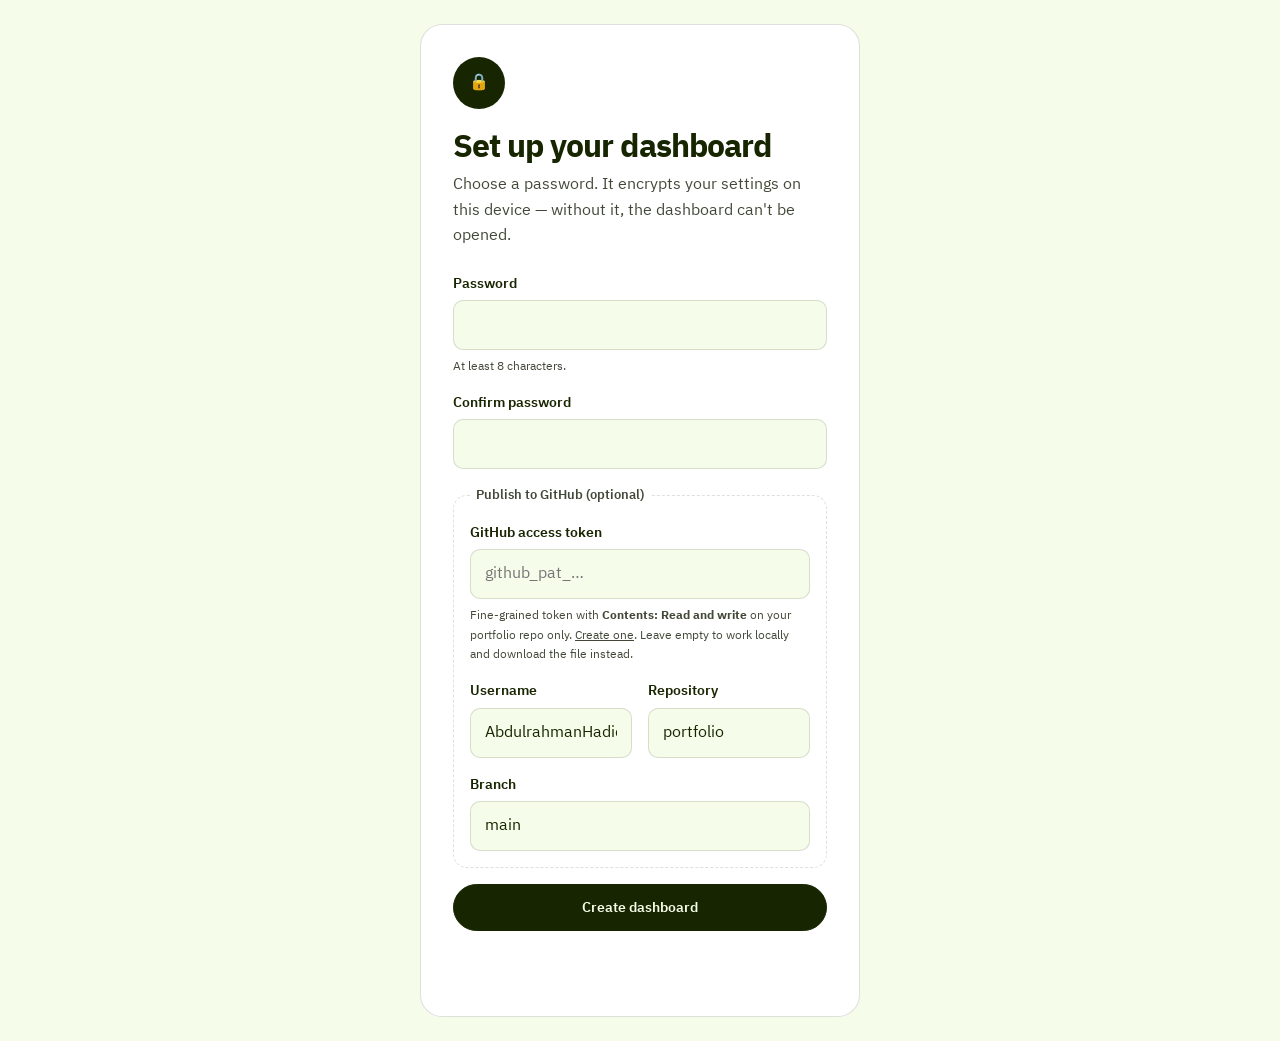
==== dashboard.html @ 5720af67 "Portfolio website: bilingual (AR/EN), light/night modes, projects dashboard Co-Authored-By: Claude O" ====
<!DOCTYPE html>
<html lang="en" dir="ltr">
<head>
  <meta charset="UTF-8">
  <meta name="viewport" content="width=device-width, initial-scale=1.0">
  <meta name="robots" content="noindex, nofollow">
  <title>Dashboard</title>
  <link rel="preconnect" href="https://fonts.googleapis.com">
  <link rel="preconnect" href="https://fonts.gstatic.com" crossorigin>
  <link href="https://fonts.googleapis.com/css2?family=IBM+Plex+Sans+Arabic:wght@400;500;600;700&display=swap" rel="stylesheet">
  <link rel="stylesheet" href="style.css">
  <script>
    (function () {
      var t;
      try { t = localStorage.getItem("theme"); } catch (e) {}
      if (!t) t = matchMedia("(prefers-color-scheme: dark)").matches ? "dark" : "light";
      document.documentElement.setAttribute("data-theme", t);
    })();
  </script>
  <style>
    body { min-height: 100vh; }
    .dash { width: min(1180px, 100% - 2rem); margin-inline: auto; padding-block: 2rem 4rem; }
    [hidden] { display: none !important; }

    .gate { min-height: 100vh; display: grid; place-items: center; padding: 1.5rem; }
    .gate-card {
      width: min(440px, 100%); background: var(--surface); border: 1px solid var(--line);
      border-radius: 22px; padding: 2rem;
    }
    .gate-card h1 { font-size: 2rem; letter-spacing: -.03em; line-height: 1.1; margin-bottom: .5rem; }
    .gate-card > p { color: var(--muted); margin-bottom: 1.5rem; }
    .lock-icon {
      width: 52px; height: 52px; border-radius: 50%; display: grid; place-items: center;
      background: var(--fill); color: var(--on-fill); margin-bottom: 1.25rem;
    }

    .field { display: flex; flex-direction: column; gap: .35rem; margin-bottom: 1rem; }
    .field label { font-size: .85rem; font-weight: 600; }
    .field small { color: var(--muted); font-size: .78rem; }
    .field small a { text-decoration: underline; }
    input, textarea {
      font: inherit; color: var(--fg); background: var(--bg);
      border: 1px solid var(--line); border-radius: 10px; padding: .7rem .85rem; width: 100%;
      transition: border-color .2s;
    }
    input:focus, textarea:focus { outline: none; border-color: var(--fg); }
    textarea { resize: vertical; min-height: 92px; }
    [dir="rtl"], .rtl { direction: rtl; }
    .row2 { display: grid; grid-template-columns: 1fr 1fr; gap: 1rem; }
    fieldset { border: 1px dashed var(--line); border-radius: 14px; padding: 1rem 1rem 0; margin-bottom: 1rem; }
    legend { font-size: .8rem; font-weight: 600; color: var(--muted); padding-inline: .4rem; }

    .btn {
      font: inherit; font-weight: 600; font-size: .9rem; cursor: pointer;
      border-radius: 999px; padding: .7rem 1.3rem; border: 1px solid var(--fg);
      background: transparent; color: var(--fg);
      transition: transform .3s var(--ease), opacity .2s, background-color .2s, color .2s;
    }
    .btn:hover { transform: translateY(-2px); }
    .btn:disabled { opacity: .45; cursor: not-allowed; transform: none; }
    .btn-solid { background: var(--fill); color: var(--on-fill); border-color: var(--fill); }
    .btn-danger { border-color: #b4462e; color: #b4462e; }
    .btn-danger.armed { background: #b4462e; color: #fff; }
    .btn-sm { padding: .4rem .85rem; font-size: .8rem; }
    .btn-block { width: 100%; }
    .link-btn { background: none; border: 0; color: var(--muted); font: inherit; font-size: .85rem; cursor: pointer; text-decoration: underline; }

    .msg { font-size: .88rem; margin-top: .75rem; min-height: 1.2em; }
    .msg.err { color: #c0533a; }
    .msg.ok { color: var(--muted); }

    .topbar {
      display: flex; flex-wrap: wrap; align-items: center; justify-content: space-between; gap: 1rem;
      padding-bottom: 1.5rem; margin-bottom: 2rem; border-bottom: 1px solid var(--line);
    }
    .topbar h1 { font-size: clamp(1.8rem, 4vw, 2.6rem); letter-spacing: -.035em; line-height: 1; }
    .badge {
      display: inline-flex; align-items: center; gap: .4rem; margin-top: .5rem;
      font-size: .8rem; color: var(--muted);
    }
    .badge::before { content: ""; width: 8px; height: 8px; border-radius: 50%; background: var(--accent); }
    .badge.live::before { background: #6fa83a; }
    .top-actions { display: flex; flex-wrap: wrap; gap: .5rem; }

    .layout { display: grid; grid-template-columns: minmax(0, 1fr) minmax(0, 1fr); gap: 2rem; align-items: start; }
    .panel { background: var(--surface); border: 1px solid var(--line); border-radius: 22px; padding: 1.5rem; }
    .panel h2 { font-size: 1.25rem; letter-spacing: -.02em; margin-bottom: 1.25rem; display: flex; justify-content: space-between; align-items: center; gap: 1rem; }
    .form-actions { display: flex; gap: .5rem; flex-wrap: wrap; }

    .plist { display: flex; flex-direction: column; gap: .75rem; }
    .pitem {
      display: grid; grid-template-columns: 1fr auto; gap: .75rem; align-items: center;
      padding: 1rem; border: 1px solid var(--line); border-radius: 14px; background: var(--bg);
    }
    .pitem.editing { border-color: var(--fg); }
    .pitem h3 { font-size: 1rem; line-height: 1.3; }
    .pitem .ar { color: var(--muted); font-size: .85rem; direction: rtl; text-align: start; }
    .pitem .tags { margin-top: .5rem; }
    .pitem-actions { display: flex; flex-wrap: wrap; gap: .35rem; justify-content: flex-end; }
    .icon-btn {
      width: 32px; height: 32px; border-radius: 50%; border: 1px solid var(--line);
      background: none; color: var(--fg); cursor: pointer; font-size: .9rem;
    }
    .icon-btn:disabled { opacity: .3; cursor: default; }
    .empty { color: var(--muted); padding: 1.5rem; text-align: center; border: 1px dashed var(--line); border-radius: 14px; }

    .publish-bar {
      position: sticky; bottom: 1rem; margin-top: 2rem;
      display: flex; flex-wrap: wrap; align-items: center; justify-content: space-between; gap: 1rem;
      background: var(--band); color: var(--on-band); border-radius: 18px; padding: 1rem 1.25rem;
    }
    .publish-bar .btn { border-color: var(--cream); color: var(--cream); }
    .publish-bar .btn-solid { background: var(--cream); color: var(--olive); }
    .dirty-dot { display: inline-block; width: 8px; height: 8px; border-radius: 50%; background: #e0b84a; margin-inline-end: .4rem; }

    details { margin-top: 2rem; }
    summary { cursor: pointer; font-weight: 600; }
    .settings { margin-top: 1rem; display: grid; gap: 1.5rem; grid-template-columns: repeat(auto-fit, minmax(260px, 1fr)); }

    @media (max-width: 860px) { .layout { grid-template-columns: 1fr; } }
    @media (max-width: 480px) { .row2 { grid-template-columns: 1fr; } .gate-card { padding: 1.5rem; } }
  </style>
</head>
<body>

  <!-- ===== First-time setup ===== -->
  <section class="gate" id="setup" hidden>
    <form class="gate-card" id="setup-form" autocomplete="off">
      <div class="lock-icon">🔒</div>
      <h1>Set up your dashboard</h1>
      <p>Choose a password. It encrypts your settings on this device — without it, the dashboard can't be opened.</p>

      <div class="field">
        <label for="s-pass">Password</label>
        <input id="s-pass" type="password" minlength="8" required autocomplete="new-password">
        <small>At least 8 characters.</small>
      </div>
      <div class="field">
        <label for="s-pass2">Confirm password</label>
        <input id="s-pass2" type="password" minlength="8" required autocomplete="new-password">
      </div>

      <fieldset>
        <legend>Publish to GitHub (optional)</legend>
        <div class="field">
          <label for="s-token">GitHub access token</label>
          <input id="s-token" type="password" placeholder="github_pat_…" autocomplete="off">
          <small>Fine-grained token with <b>Contents: Read and write</b> on your portfolio repo only.
            <a href="https://github.com/settings/personal-access-tokens/new" target="_blank" rel="noopener">Create one</a>.
            Leave empty to work locally and download the file instead.</small>
        </div>
        <div class="row2">
          <div class="field"><label for="s-owner">Username</label><input id="s-owner" value="AbdulrahmanHadidi10"></div>
          <div class="field"><label for="s-repo">Repository</label><input id="s-repo" value="portfolio"></div>
        </div>
        <div class="field"><label for="s-branch">Branch</label><input id="s-branch" value="main"></div>
      </fieldset>

      <button class="btn btn-solid btn-block" type="submit">Create dashboard</button>
      <p class="msg" id="setup-msg"></p>
    </form>
  </section>

  <!-- ===== Unlock ===== -->
  <section class="gate" id="unlock" hidden>
    <form class="gate-card" id="unlock-form">
      <div class="lock-icon">🔒</div>
      <h1>Dashboard locked</h1>
      <p>Enter your password to manage projects.</p>
      <div class="field">
        <label for="u-pass">Password</label>
        <input id="u-pass" type="password" required autocomplete="current-password" autofocus>
      </div>
      <button class="btn btn-solid btn-block" type="submit" id="unlock-btn">Unlock</button>
      <p class="msg" id="unlock-msg"></p>
      <button type="button" class="link-btn" id="forgot">Forgot password? Reset this device</button>
    </form>
  </section>

  <!-- ===== Dashboard ===== -->
  <div class="dash" id="app" hidden>
    <header class="topbar">
      <div>
        <h1>Projects dashboard</h1>
        <span class="badge" id="mode-badge"></span>
      </div>
      <div class="top-actions">
        <a class="btn btn-sm" href="index.html#projects" target="_blank">View site ↗</a>
        <button class="btn btn-sm" id="reload-btn" type="button">Reload</button>
        <button class="btn btn-sm btn-solid" id="lock-btn" type="button">Lock</button>
      </div>
    </header>

    <div class="layout">
      <!-- Form -->
      <form class="panel" id="project-form" autocomplete="off">
        <h2><span id="form-title">Add a project</span></h2>
        <div class="row2">
          <div class="field"><label for="f-title-en">Title (English) *</label><input id="f-title-en" required></div>
          <div class="field"><label for="f-title-ar">Title (Arabic)</label><input id="f-title-ar" class="rtl"></div>
        </div>
        <div class="field"><label for="f-desc-en">Description (English)</label><textarea id="f-desc-en"></textarea></div>
        <div class="field"><label for="f-desc-ar">Description (Arabic)</label><textarea id="f-desc-ar" class="rtl"></textarea></div>
        <div class="field">
          <label for="f-tags">Tags</label>
          <input id="f-tags" placeholder="HTML, CSS, JavaScript">
          <small>Separate with commas.</small>
        </div>
        <div class="field"><label for="f-link">Link</label><input id="f-link" type="url" placeholder="https://github.com/…"></div>
        <div class="field">
          <label for="f-image">Image URL</label>
          <input id="f-image" placeholder="https://… or images/my-project.png">
          <small>Optional. Leave empty for the default green cover.</small>
        </div>
        <div class="form-actions">
          <button class="btn btn-solid" type="submit" id="save-btn">Add project</button>
          <button class="btn" type="button" id="cancel-btn" hidden>Cancel</button>
        </div>
      </form>

      <!-- List -->
      <section class="panel">
        <h2>Your projects <span class="label" id="count"></span></h2>
        <div class="plist" id="plist"></div>
      </section>
    </div>

    <div class="publish-bar">
      <span id="publish-status">All changes saved.</span>
      <div class="top-actions">
        <button class="btn btn-sm" id="download-btn" type="button">Download projects.js</button>
        <button class="btn btn-sm btn-solid" id="publish-btn" type="button">Publish to site</button>
      </div>
    </div>

    <details>
      <summary>Settings</summary>
      <div class="settings">
        <form class="panel" id="pass-form" autocomplete="off">
          <h2>Change password</h2>
          <div class="field"><label for="p-new">New password</label><input id="p-new" type="password" minlength="8" required autocomplete="new-password"></div>
          <div class="field"><label for="p-new2">Confirm</label><input id="p-new2" type="password" minlength="8" required autocomplete="new-password"></div>
          <button class="btn btn-sm btn-solid" type="submit">Update password</button>
          <p class="msg" id="pass-msg"></p>
        </form>
        <div class="panel">
          <h2>This device</h2>
          <p class="label" style="text-transform:none;letter-spacing:0;margin-bottom:1rem">Removes the saved password and GitHub token from this browser. Your projects are not deleted.</p>
          <button class="btn btn-sm btn-danger" type="button" id="reset-btn">Reset this device</button>
        </div>
      </div>
    </details>
  </div>

  <script src="projects.js"></script>
  <script src="dashboard.js"></script>
</body>
</html>
---- style.css ----
/* ===== Palette ===== */
:root {
  --olive: #172600;   /* darker deep green */
  --moss: #434939;    /* grey olive */
  --sage: #A8AD9C;    /* light sage */
  --cream: #F6FCEA;   /* cream */
  --ease: cubic-bezier(.22, 1, .36, 1);
}

/* Light theme (default) */
:root,
[data-theme="light"] {
  color-scheme: light;
  --bg: var(--cream);
  --fg: var(--olive);
  --muted: var(--moss);
  --accent: var(--sage);
  --surface: #ffffff;
  --fill: var(--olive);        /* solid fills: buttons, row hover */
  --on-fill: var(--cream);
  --band: var(--olive);        /* marquee + contact section */
  --on-band: var(--cream);
  --line: rgba(23, 38, 0, 0.14);
  --nav-bg: rgba(246, 252, 234, 0.85);
}

/* Night theme */
[data-theme="dark"] {
  color-scheme: dark;
  --bg: #0b1200;
  --fg: var(--cream);
  --muted: var(--sage);
  --accent: var(--sage);
  --surface: #131d02;
  --fill: var(--cream);
  --on-fill: var(--olive);
  --band: var(--olive);
  --on-band: var(--cream);
  --line: rgba(246, 252, 234, 0.13);
  --nav-bg: rgba(11, 18, 0, 0.85);
}

* { box-sizing: border-box; margin: 0; padding: 0; }

html { scroll-behavior: smooth; }

body {
  font-family: "IBM Plex Sans Arabic", system-ui, -apple-system, "Segoe UI", sans-serif;
  background: var(--bg);
  color: var(--fg);
  line-height: 1.6;
  -webkit-font-smoothing: antialiased;
  transition: background-color .5s var(--ease), color .5s var(--ease);
}

::selection { background: var(--fill); color: var(--on-fill); }

a { color: inherit; text-decoration: none; }
ul { list-style: none; }

.container { width: min(1240px, 100% - 3rem); margin-inline: auto; }

.label {
  font-size: .8rem; font-weight: 500; letter-spacing: .08em;
  text-transform: uppercase; color: var(--muted);
}

/* ===== Nav (hides on scroll down) ===== */
.nav {
  position: fixed; inset: 0 0 auto 0; z-index: 50;
  display: flex; align-items: center; justify-content: space-between; gap: 1rem;
  padding: 1rem 1.5rem;
  background: var(--nav-bg);
  backdrop-filter: blur(10px);
  transition: transform .5s var(--ease), border-color .3s, background-color .5s;
  border-bottom: 1px solid transparent;
}
.nav.scrolled { border-color: var(--line); }
.nav.hidden { transform: translateY(-100%); }

.logo { font-weight: 700; font-size: 1.2rem; letter-spacing: -.02em; margin-inline-end: auto; }
.logo b { color: var(--accent); }

.nav-links { display: flex; align-items: center; gap: 2rem; }
.nav-links a {
  font-size: .95rem; font-weight: 500; position: relative;
  background: linear-gradient(currentColor, currentColor) 0 100% / 0 1.5px no-repeat;
  transition: background-size .4s var(--ease);
}
.nav-links a:hover { background-size: 100% 1.5px; }
.nav-links .nav-cta {
  background: var(--fill); color: var(--on-fill);
  padding: .55rem 1.2rem; border-radius: 999px;
  transition: opacity .3s, transform .3s var(--ease);
}
.nav-links .nav-cta:hover { opacity: .85; transform: scale(1.04); }

.nav-right { display: flex; align-items: center; gap: .75rem; order: 3; }

/* ===== Segmented switches (language + theme) ===== */
.seg {
  --seg-w: 34px;
  position: relative; display: inline-flex; padding: 3px; direction: ltr;
  border: 1px solid var(--line); border-radius: 999px;
}
.seg button {
  position: relative; z-index: 1;
  width: var(--seg-w); height: 30px; display: grid; place-items: center;
  background: none; border: 0; border-radius: 999px; cursor: pointer;
  font-family: inherit; font-weight: 600; font-size: .78rem; line-height: 1;
  color: var(--muted); transition: color .4s var(--ease);
}
.seg .ar-glyph { font-size: 1rem; }
.seg button:hover { color: var(--fg); }
.seg button[aria-checked="true"] { color: var(--on-fill); }
.seg button:focus-visible { outline: 2px solid var(--accent); outline-offset: 2px; }
.seg-thumb {
  position: absolute; top: 3px; left: 3px; width: var(--seg-w); height: 30px;
  border-radius: 999px; background: var(--fill);
  transition: transform .5s var(--ease), background-color .5s;
}
[data-theme="dark"] .theme-switch .seg-thumb,
[lang="ar"] .lang-switch .seg-thumb { transform: translateX(var(--seg-w)); }

.nav-toggle { display: none; background: none; border: 0; cursor: pointer; width: 32px; height: 32px; position: relative; }
.nav-toggle span { position: absolute; left: 4px; right: 4px; height: 2px; background: var(--fg); transition: transform .4s var(--ease); }
.nav-toggle span:first-child { top: 11px; }
.nav-toggle span:last-child { top: 19px; }

/* ===== Line reveal (load) ===== */
/* padding gives room for descenders/dots (e.g. the dots under ي) so the clip doesn't cut them */
.split-line { display: block; overflow: hidden; padding-bottom: .18em; margin-bottom: -.18em; }
[lang="ar"] .split-line { padding-block: .08em .38em; margin-block: -.08em -.38em; }
.split-line > span {
  display: inline-block; transform: translateY(110%);
  transition: transform 1.1s var(--ease);
}
.loaded .split-line > span { transform: none; }

/* ===== Hero ===== */
.hero {
  min-height: 100vh; display: flex; align-items: flex-end;
  padding: 8rem 0 4rem;
}
.eyebrow { font-size: .95rem; color: var(--muted); margin-bottom: 1.5rem; }
.hero-title {
  font-size: clamp(3.2rem, 11.5vw, 10.5rem);
  font-weight: 700; line-height: .92; letter-spacing: -.045em;
}
.hero-title em { font-style: normal; color: var(--accent); }
.hero-bottom {
  display: flex; flex-wrap: wrap; gap: 2rem;
  justify-content: space-between; align-items: flex-end;
  margin-top: 3rem; padding-top: 2rem; border-top: 1px solid var(--line);
}
.hero-sub { max-width: 420px; font-size: 1.15rem; color: var(--muted); }

.arrow-link { font-weight: 600; font-size: 1.05rem; }
.arrow-link i { display: inline-block; font-style: normal; margin-inline-start: .35rem; transition: transform .4s var(--ease); }
.arrow-link:hover i { transform: translateY(5px); }

/* ===== Marquee ===== */
.marquee {
  background: var(--band); color: var(--on-band);
  overflow: hidden; padding: 1.1rem 0; white-space: nowrap; direction: ltr;
  border-block: 1px solid var(--line);
}
.marquee-track { display: inline-flex; align-items: center; gap: 2rem; animation: marquee 32s linear infinite; }
.marquee-track span { font-size: clamp(1.4rem, 3vw, 2.2rem); font-weight: 600; letter-spacing: -.02em; }
.marquee-track b { color: var(--sage); font-weight: 400; }
.marquee:hover .marquee-track { animation-play-state: paused; }
@keyframes marquee { to { transform: translateX(-50%); } }

/* ===== Sections ===== */
.section { padding-block: clamp(5rem, 11vw, 9rem); border-bottom: 1px solid var(--line); }
.split { display: grid; grid-template-columns: 1fr 3fr; gap: 2rem; align-items: start; }

.statement {
  font-size: clamp(1.6rem, 3.4vw, 2.8rem); font-weight: 500;
  line-height: 1.2; letter-spacing: -.025em;
}
.facts { display: grid; grid-template-columns: repeat(auto-fit, minmax(220px, 1fr)); gap: 2rem; margin-top: 3.5rem; }
.fact { border-top: 1px solid var(--fg); padding-top: 1rem; }
.fact p { margin-top: .5rem; font-size: 1.05rem; }

.section-title {
  font-size: clamp(2.4rem, 6vw, 5rem); font-weight: 700;
  letter-spacing: -.04em; line-height: 1;
}

/* ===== Editorial rows ===== */
.rows { border-top: 1px solid var(--fg); }
.row {
  position: relative; overflow: hidden;
  display: flex; flex-wrap: wrap; justify-content: space-between; align-items: baseline; gap: .5rem 2rem;
  padding: 1.75rem .25rem; border-bottom: 1px solid var(--line);
  cursor: default; isolation: isolate;
}
.row::before {
  content: ""; position: absolute; inset: 0; z-index: -1;
  background: var(--fill); transform: scaleY(0); transform-origin: bottom;
  transition: transform .5s var(--ease);
}
.row-title {
  font-size: clamp(1.5rem, 3.4vw, 2.6rem); font-weight: 600; letter-spacing: -.03em;
  transition: transform .5s var(--ease), color .3s;
}
.row-meta { color: var(--muted); transition: color .3s; }
.row:hover::before { transform: scaleY(1); }
.row:hover .row-title { color: var(--on-fill); transform: translateX(1rem); }
.row:hover .row-meta { color: var(--on-fill); opacity: .75; }

/* ===== Projects ===== */
.projects-grid {
  display: grid; gap: 1.5rem; margin-top: 3.5rem;
  grid-template-columns: repeat(auto-fill, minmax(min(100%, 340px), 1fr));
}
.project-card.featured { grid-column: span 2; }
.project-thumb img { width: 100%; height: 100%; object-fit: cover; display: block; transition: transform 1s var(--ease); }
.project-card:hover .project-thumb img { transform: scale(1.06); }
.project-card {
  display: flex; flex-direction: column; border-radius: 22px; overflow: hidden;
  background: var(--surface); border: 1px solid var(--line);
  transition: transform .6s var(--ease), background-color .5s;
}
.project-card:hover { transform: translateY(-6px); }

.project-thumb { aspect-ratio: 16 / 9; overflow: hidden; background: var(--olive); }
.thumb-inner {
  width: 100%; height: 100%; display: grid; place-items: center; gap: 1rem;
  align-content: center;
  background:
    radial-gradient(circle at 80% 15%, rgba(168,173,156,.35), transparent 50%),
    linear-gradient(150deg, var(--olive), var(--moss));
  transition: transform 1s var(--ease);
}
.project-card:hover .thumb-inner { transform: scale(1.06); }
.thumb-code { font-size: clamp(3rem, 8vw, 6rem); font-weight: 700; color: var(--cream); letter-spacing: -.05em; }
.thumb-swatches { display: flex; gap: .5rem; }
.thumb-swatches i { width: 28px; height: 28px; border-radius: 50%; border: 2px solid rgba(246,252,234,.4); }
.thumb-swatches i:nth-child(1) { background: var(--olive); }
.thumb-swatches i:nth-child(2) { background: var(--moss); }
.thumb-swatches i:nth-child(3) { background: var(--sage); }
.thumb-swatches i:nth-child(4) { background: var(--cream); }

.project-info {
  display: flex; justify-content: space-between; align-items: flex-start; gap: 1.5rem;
  padding: 1.75rem; flex: 1;
}
.project-info h3 { font-size: 1.6rem; font-weight: 600; letter-spacing: -.025em; line-height: 1.2; }
.project-info p { color: var(--muted); margin: .6rem 0 1.1rem; max-width: 520px; }

.circle-arrow {
  flex-shrink: 0; width: 52px; height: 52px; border-radius: 50%;
  display: grid; place-items: center; font-size: 1.3rem;
  border: 1px solid var(--fg);
  transition: background .4s var(--ease), color .4s, transform .5s var(--ease);
}
.project-card:hover .circle-arrow { background: var(--fill); color: var(--on-fill); transform: rotate(45deg); }

.project-soon { background: transparent; border: 1px dashed var(--accent); }
.project-soon .project-info { align-items: flex-end; }

.tags { display: flex; flex-wrap: wrap; gap: .5rem; }
.tags li {
  font-size: .82rem; font-weight: 500; padding: .3rem .85rem;
  border-radius: 999px; background: var(--bg); border: 1px solid var(--line);
}

/* ===== Contact ===== */
.contact { background: var(--band); color: var(--on-band); padding-top: clamp(5rem, 11vw, 9rem); }
.contact .label { color: var(--sage); }
.contact-title {
  font-size: clamp(3rem, 10vw, 8.5rem); font-weight: 700;
  line-height: .95; letter-spacing: -.045em; margin: 1.5rem 0 3rem;
}
.big-link {
  display: inline-block; font-size: clamp(1.1rem, 3.2vw, 2.4rem); font-weight: 500;
  letter-spacing: -.02em; word-break: break-all;
  background: linear-gradient(var(--sage), var(--sage)) 0 100% / 100% 2px no-repeat;
  padding-bottom: .3rem; transition: color .3s;
}
.big-link i { font-style: normal; display: inline-block; transition: transform .5s var(--ease); }
.big-link:hover { color: var(--sage); }
.big-link:hover i { transform: translate(4px, -4px); }

/* One contact per line: label · value · arrow */
.contact-list {
  display: flex; flex-direction: column;
  margin-top: 4.5rem; border-top: 1px solid rgba(168,173,156,.3);
}
.contact-list a {
  display: flex; align-items: center; gap: .5rem 1.5rem; flex-wrap: wrap;
  padding: 1.4rem 0; border-bottom: 1px solid rgba(168,173,156,.3);
  font-size: clamp(1.1rem, 2.4vw, 1.7rem); font-weight: 500; letter-spacing: -.01em;
  transition: color .3s, padding .4s var(--ease);
}
.contact-list a span {
  flex: 0 0 9rem; font-size: .8rem; font-weight: 400;
  text-transform: uppercase; letter-spacing: .08em; color: var(--sage);
}
.contact-list a bdi { flex: 1; min-width: 0; overflow-wrap: anywhere; }
.contact-list a::after {
  content: "↗"; font-size: 1.1rem; color: var(--sage);
  transition: transform .4s var(--ease), color .3s;
}
.contact-list a:hover { color: var(--sage); padding-inline-start: .75rem; }
.contact-list a:hover::after { transform: translate(3px, -3px); color: var(--cream); }
[dir="rtl"] .contact-list a bdi { text-align: right; }
[dir="rtl"] .contact-list a::after { content: "↖"; }
[dir="rtl"] .contact-list a:hover::after { transform: translate(-3px, -3px); }
[lang="ar"] .contact-list a span { letter-spacing: 0; font-size: .9rem; }
@media (max-width: 520px) {
  .contact-list a span { flex-basis: 100%; }
}

.footer {
  display: flex; flex-wrap: wrap; justify-content: space-between; gap: 1rem;
  margin-top: 4rem; padding-block: 2rem; border-top: 1px solid rgba(168,173,156,.3);
  font-size: .9rem; color: var(--sage);
}
.to-top:hover { color: var(--cream); }

/* ===== Scroll reveal ===== */
.reveal { opacity: 0; transform: translateY(40px); transition: opacity 1s var(--ease), transform 1s var(--ease); }
.reveal.visible { opacity: 1; transform: none; }

/* ===== Right-to-left (Arabic) ===== */
[dir="rtl"] .row:hover .row-title { transform: translateX(-1rem); }
[lang="ar"] .hero-title,
[lang="ar"] .contact-title { letter-spacing: 0; line-height: 1.2; }
[lang="ar"] .statement,
[lang="ar"] .section-title,
[lang="ar"] .row-title,
[lang="ar"] .project-info h3,
[lang="ar"] .logo,
[lang="ar"] .nav-links a { letter-spacing: 0; }
[lang="ar"] .statement { line-height: 1.5; }
[lang="ar"] .label { letter-spacing: 0; }
[lang="ar"] .contact-title { margin-top: 1rem; }

/* ===== Responsive ===== */
@media (min-width: 761px) {
  .nav-links { order: 2; margin-inline-end: 1.25rem; }
}

@media (max-width: 860px) {
  .split { grid-template-columns: 1fr; }
  .project-card.featured { grid-column: auto; }
}

@media (max-width: 420px) {
  .seg { --seg-w: 30px; }
  .nav-right { gap: .4rem; }
  .logo { font-size: 1.05rem; }
}

@media (max-width: 760px) {
  .nav-toggle { display: block; }
  .nav { backdrop-filter: none; }
  .nav-links {
    position: fixed; inset: 0; z-index: -1;
    flex-direction: column; justify-content: center; align-items: flex-start;
    gap: 1rem; padding: 2rem 1.5rem; background: var(--bg);
    clip-path: inset(0 0 100% 0); transition: clip-path .6s var(--ease);
  }
  .nav-links a { font-size: 2.4rem; font-weight: 600; letter-spacing: -.03em; }
  .nav-links .nav-cta { background: none; color: inherit; padding: 0; border-radius: 0; }
  .nav.open .nav-links { clip-path: inset(0 0 0 0); }
  .nav.open { background: transparent; }
  .nav.open .nav-toggle span:first-child { transform: translateY(4px) rotate(45deg); }
  .nav.open .nav-toggle span:last-child { transform: translateY(-4px) rotate(-45deg); }
  .row:hover .row-title { transform: translateX(.5rem); }
  [dir="rtl"] .row:hover .row-title { transform: translateX(-.5rem); }
}

@media (prefers-reduced-motion: reduce) {
  html { scroll-behavior: auto; }
  .reveal, .split-line > span { opacity: 1; transform: none; transition: none; }
  .marquee-track { animation: none; }
}
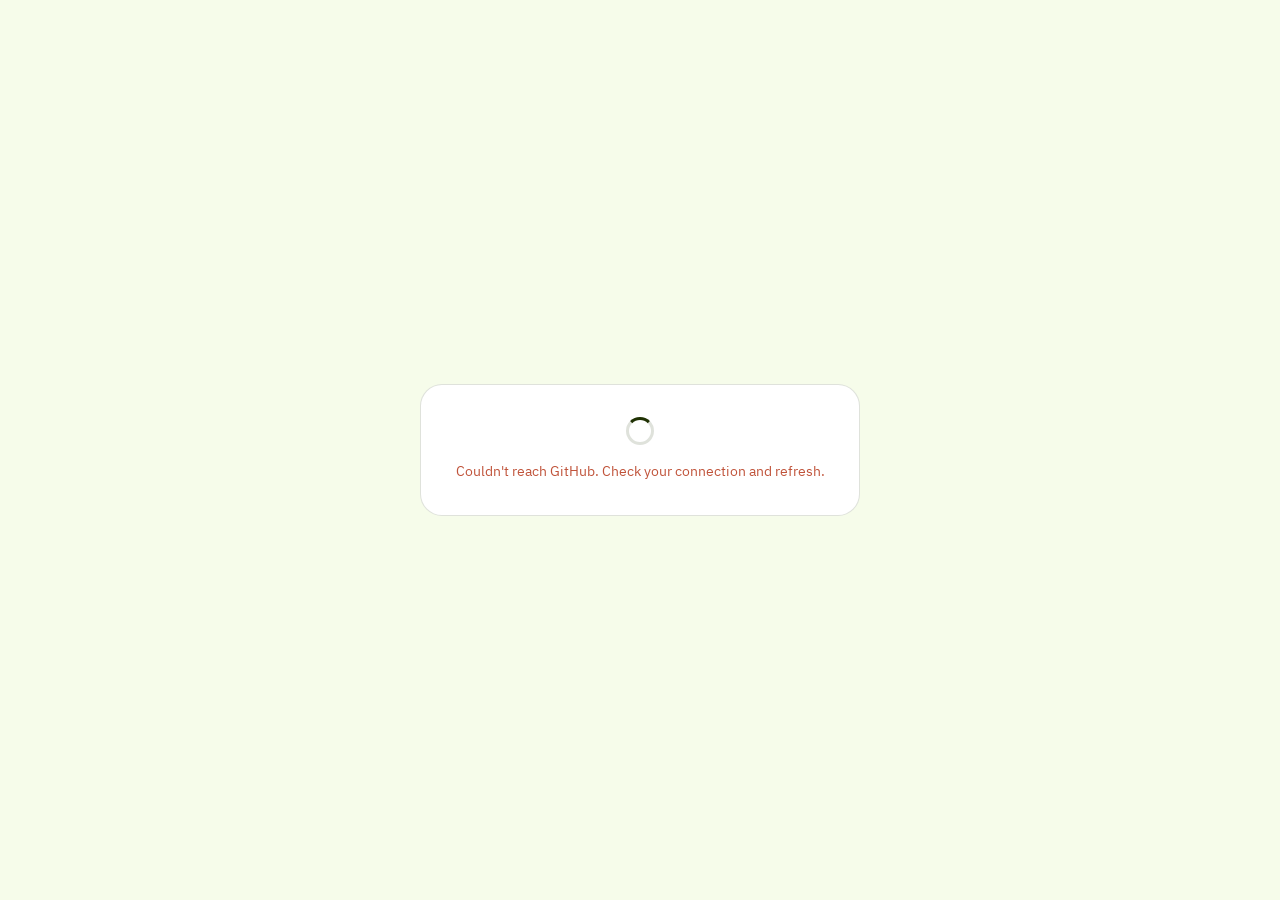
==== commit a054eca4: "Dashboard: one password for all devices (encrypted vault.json in repo) The GitHub token is encrypted" ====
--- a/dashboard.html
+++ b/dashboard.html
@@ -22,7 +22,7 @@
     .dash { width: min(1180px, 100% - 2rem); margin-inline: auto; padding-block: 2rem 4rem; }
     [hidden] { display: none !important; }
 
-    .gate { min-height: 100vh; display: grid; place-items: center; padding: 1.5rem; }
+    .gate { min-height: 100vh; min-height: 100svh; display: grid; place-items: center; padding: 1.5rem; }
     .gate-card {
       width: min(440px, 100%); background: var(--surface); border: 1px solid var(--line);
       border-radius: 22px; padding: 2rem;
@@ -33,27 +33,31 @@
       width: 52px; height: 52px; border-radius: 50%; display: grid; place-items: center;
       background: var(--fill); color: var(--on-fill); margin-bottom: 1.25rem;
     }
+    .spinner {
+      width: 28px; height: 28px; border-radius: 50%; margin: 0 auto 1rem;
+      border: 3px solid var(--line); border-top-color: var(--fg); animation: spin .8s linear infinite;
+    }
+    @keyframes spin { to { transform: rotate(360deg); } }
 
     .field { display: flex; flex-direction: column; gap: .35rem; margin-bottom: 1rem; }
     .field label { font-size: .85rem; font-weight: 600; }
     .field small { color: var(--muted); font-size: .78rem; }
-    .field small a { text-decoration: underline; }
+    .field small a, .help a { text-decoration: underline; }
     input, textarea {
-      font: inherit; color: var(--fg); background: var(--bg);
+      font: inherit; font-size: 16px; /* 16px stops iPhone from zooming in on focus */
+      color: var(--fg); background: var(--bg);
       border: 1px solid var(--line); border-radius: 10px; padding: .7rem .85rem; width: 100%;
       transition: border-color .2s;
     }
     input:focus, textarea:focus { outline: none; border-color: var(--fg); }
     textarea { resize: vertical; min-height: 92px; }
-    [dir="rtl"], .rtl { direction: rtl; }
+    .rtl { direction: rtl; }
     .row2 { display: grid; grid-template-columns: 1fr 1fr; gap: 1rem; }
-    fieldset { border: 1px dashed var(--line); border-radius: 14px; padding: 1rem 1rem 0; margin-bottom: 1rem; }
-    legend { font-size: .8rem; font-weight: 600; color: var(--muted); padding-inline: .4rem; }
 
     .btn {
       font: inherit; font-weight: 600; font-size: .9rem; cursor: pointer;
       border-radius: 999px; padding: .7rem 1.3rem; border: 1px solid var(--fg);
-      background: transparent; color: var(--fg);
+      background: transparent; color: var(--fg); text-align: center;
       transition: transform .3s var(--ease), opacity .2s, background-color .2s, color .2s;
     }
     .btn:hover { transform: translateY(-2px); }
@@ -61,13 +65,19 @@
     .btn-solid { background: var(--fill); color: var(--on-fill); border-color: var(--fill); }
     .btn-danger { border-color: #b4462e; color: #b4462e; }
     .btn-danger.armed { background: #b4462e; color: #fff; }
-    .btn-sm { padding: .4rem .85rem; font-size: .8rem; }
+    .btn-sm { padding: .45rem .9rem; font-size: .8rem; }
     .btn-block { width: 100%; }
-    .link-btn { background: none; border: 0; color: var(--muted); font: inherit; font-size: .85rem; cursor: pointer; text-decoration: underline; }
+    .link-btn { background: none; border: 0; color: var(--muted); font: inherit; font-size: .85rem; cursor: pointer; text-decoration: underline; padding: 0; }
 
     .msg { font-size: .88rem; margin-top: .75rem; min-height: 1.2em; }
     .msg.err { color: #c0533a; }
     .msg.ok { color: var(--muted); }
+    .help {
+      font-size: .85rem; color: var(--muted); margin-top: 1rem; padding: .9rem 1rem;
+      border: 1px dashed var(--line); border-radius: 12px;
+    }
+    .help ol { padding-inline-start: 1.1rem; margin-top: .4rem; }
+    .help li { list-style: decimal; margin-bottom: .2rem; }
 
     .topbar {
       display: flex; flex-wrap: wrap; align-items: center; justify-content: space-between; gap: 1rem;
@@ -78,13 +88,13 @@
       display: inline-flex; align-items: center; gap: .4rem; margin-top: .5rem;
       font-size: .8rem; color: var(--muted);
     }
-    .badge::before { content: ""; width: 8px; height: 8px; border-radius: 50%; background: var(--accent); }
-    .badge.live::before { background: #6fa83a; }
+    .badge::before { content: ""; width: 8px; height: 8px; border-radius: 50%; background: #6fa83a; }
     .top-actions { display: flex; flex-wrap: wrap; gap: .5rem; }
 
     .layout { display: grid; grid-template-columns: minmax(0, 1fr) minmax(0, 1fr); gap: 2rem; align-items: start; }
     .panel { background: var(--surface); border: 1px solid var(--line); border-radius: 22px; padding: 1.5rem; }
     .panel h2 { font-size: 1.25rem; letter-spacing: -.02em; margin-bottom: 1.25rem; display: flex; justify-content: space-between; align-items: center; gap: 1rem; }
+    .panel > p { color: var(--muted); font-size: .88rem; margin: -.5rem 0 1rem; }
     .form-actions { display: flex; gap: .5rem; flex-wrap: wrap; }
 
     .plist { display: flex; flex-direction: column; gap: .75rem; }
@@ -98,7 +108,7 @@
     .pitem .tags { margin-top: .5rem; }
     .pitem-actions { display: flex; flex-wrap: wrap; gap: .35rem; justify-content: flex-end; }
     .icon-btn {
-      width: 32px; height: 32px; border-radius: 50%; border: 1px solid var(--line);
+      width: 34px; height: 34px; border-radius: 50%; border: 1px solid var(--line);
       background: none; color: var(--fg); cursor: pointer; font-size: .9rem;
     }
     .icon-btn:disabled { opacity: .3; cursor: default; }
@@ -115,46 +125,52 @@
 
     details { margin-top: 2rem; }
     summary { cursor: pointer; font-weight: 600; }
-    .settings { margin-top: 1rem; display: grid; gap: 1.5rem; grid-template-columns: repeat(auto-fit, minmax(260px, 1fr)); }
+    .settings { margin-top: 1rem; display: grid; gap: 1.5rem; grid-template-columns: repeat(auto-fit, minmax(280px, 1fr)); }
 
     @media (max-width: 860px) { .layout { grid-template-columns: 1fr; } }
-    @media (max-width: 480px) { .row2 { grid-template-columns: 1fr; } .gate-card { padding: 1.5rem; } }
+    @media (max-width: 600px) {
+      .row2 { grid-template-columns: 1fr; gap: 0; }
+      .gate-card { padding: 1.5rem; }
+      .pitem { grid-template-columns: 1fr; }
+      .pitem-actions { justify-content: flex-start; }
+      .publish-bar { bottom: .5rem; }
+      .publish-bar .top-actions { width: 100%; }
+      .publish-bar .top-actions .btn { flex: 1; }
+    }
   </style>
 </head>
 <body>
 
-  <!-- ===== First-time setup ===== -->
+  <!-- ===== Loading ===== -->
+  <section class="gate" id="loading">
+    <div class="gate-card" style="text-align:center">
+      <div class="spinner"></div>
+      <p class="msg ok" id="loading-msg" style="margin:0">Loading…</p>
+    </div>
+  </section>
+
+  <!-- ===== One-time setup (only shown until vault.json exists) ===== -->
   <section class="gate" id="setup" hidden>
     <form class="gate-card" id="setup-form" autocomplete="off">
       <div class="lock-icon">🔒</div>
       <h1>Set up your dashboard</h1>
-      <p>Choose a password. It encrypts your settings on this device — without it, the dashboard can't be opened.</p>
+      <p>You only do this once. After that, the same password opens the dashboard on any device.</p>
 
       <div class="field">
         <label for="s-pass">Password</label>
-        <input id="s-pass" type="password" minlength="8" required autocomplete="new-password">
-        <small>At least 8 characters.</small>
+        <input id="s-pass" type="password" minlength="12" required autocomplete="new-password">
+        <small>At least 12 characters — a short sentence works well, e.g. <i>green-olive-desk-2026</i>.</small>
       </div>
       <div class="field">
         <label for="s-pass2">Confirm password</label>
-        <input id="s-pass2" type="password" minlength="8" required autocomplete="new-password">
-      </div>
-
-      <fieldset>
-        <legend>Publish to GitHub (optional)</legend>
-        <div class="field">
-          <label for="s-token">GitHub access token</label>
-          <input id="s-token" type="password" placeholder="github_pat_…" autocomplete="off">
-          <small>Fine-grained token with <b>Contents: Read and write</b> on your portfolio repo only.
-            <a href="https://github.com/settings/personal-access-tokens/new" target="_blank" rel="noopener">Create one</a>.
-            Leave empty to work locally and download the file instead.</small>
-        </div>
-        <div class="row2">
-          <div class="field"><label for="s-owner">Username</label><input id="s-owner" value="AbdulrahmanHadidi10"></div>
-          <div class="field"><label for="s-repo">Repository</label><input id="s-repo" value="portfolio"></div>
-        </div>
-        <div class="field"><label for="s-branch">Branch</label><input id="s-branch" value="main"></div>
-      </fieldset>
+        <input id="s-pass2" type="password" minlength="12" required autocomplete="new-password">
+      </div>
+      <div class="field">
+        <label for="s-token">GitHub access token</label>
+        <input id="s-token" type="password" placeholder="github_pat_…" required autocomplete="off">
+        <small>Fine-grained token with <b>Contents: Read and write</b> on the <b>portfolio</b> repo.
+          <a href="https://github.com/settings/personal-access-tokens/new" target="_blank" rel="noopener">Create one</a>.</small>
+      </div>
 
       <button class="btn btn-solid btn-block" type="submit">Create dashboard</button>
       <p class="msg" id="setup-msg"></p>
@@ -169,11 +185,20 @@
       <p>Enter your password to manage projects.</p>
       <div class="field">
         <label for="u-pass">Password</label>
-        <input id="u-pass" type="password" required autocomplete="current-password" autofocus>
+        <input id="u-pass" type="password" required autocomplete="current-password">
       </div>
       <button class="btn btn-solid btn-block" type="submit" id="unlock-btn">Unlock</button>
       <p class="msg" id="unlock-msg"></p>
-      <button type="button" class="link-btn" id="forgot">Forgot password? Reset this device</button>
+      <button type="button" class="link-btn" id="forgot">Forgot password?</button>
+      <div class="help" id="forgot-help" hidden>
+        Your password can't be recovered — it isn't stored anywhere. To start over:
+        <ol>
+          <li>Open <a href="https://github.com/AbdulrahmanHadidi10/portfolio/blob/main/vault.json" target="_blank" rel="noopener">vault.json on GitHub</a>.</li>
+          <li>Click the <b>⋯</b> menu → <b>Delete file</b> → <b>Commit changes</b>.</li>
+          <li>Refresh this page and set up a new password.</li>
+        </ol>
+        Your projects are not affected.
+      </div>
     </form>
   </section>
 
@@ -226,9 +251,9 @@
     </div>
 
     <div class="publish-bar">
-      <span id="publish-status">All changes saved.</span>
+      <span id="publish-status">Everything is published.</span>
       <div class="top-actions">
-        <button class="btn btn-sm" id="download-btn" type="button">Download projects.js</button>
+        <button class="btn btn-sm" id="download-btn" type="button">Download backup</button>
         <button class="btn btn-sm btn-solid" id="publish-btn" type="button">Publish to site</button>
       </div>
     </div>
@@ -238,21 +263,24 @@
       <div class="settings">
         <form class="panel" id="pass-form" autocomplete="off">
           <h2>Change password</h2>
-          <div class="field"><label for="p-new">New password</label><input id="p-new" type="password" minlength="8" required autocomplete="new-password"></div>
-          <div class="field"><label for="p-new2">Confirm</label><input id="p-new2" type="password" minlength="8" required autocomplete="new-password"></div>
+          <p>Applies to every device.</p>
+          <div class="field"><label for="p-new">New password</label><input id="p-new" type="password" minlength="12" required autocomplete="new-password"></div>
+          <div class="field"><label for="p-new2">Confirm</label><input id="p-new2" type="password" minlength="12" required autocomplete="new-password"></div>
           <button class="btn btn-sm btn-solid" type="submit">Update password</button>
           <p class="msg" id="pass-msg"></p>
         </form>
-        <div class="panel">
-          <h2>This device</h2>
-          <p class="label" style="text-transform:none;letter-spacing:0;margin-bottom:1rem">Removes the saved password and GitHub token from this browser. Your projects are not deleted.</p>
-          <button class="btn btn-sm btn-danger" type="button" id="reset-btn">Reset this device</button>
-        </div>
+        <form class="panel" id="token-form" autocomplete="off">
+          <h2>Replace GitHub token</h2>
+          <p>Use this when your token expires or you create a new one.</p>
+          <div class="field"><label for="t-new">New token</label><input id="t-new" type="password" placeholder="github_pat_…" required></div>
+          <div class="field"><label for="t-pass">Your password</label><input id="t-pass" type="password" required autocomplete="current-password"></div>
+          <button class="btn btn-sm btn-solid" type="submit">Save token</button>
+          <p class="msg" id="token-msg"></p>
+        </form>
       </div>
     </details>
   </div>
 
-  <script src="projects.js"></script>
   <script src="dashboard.js"></script>
 </body>
 </html>
--- a/style.css
+++ b/style.css
@@ -1,6 +1,6 @@
 /* ===== Palette ===== */
 :root {
-  --olive: #172600;   /* darker deep green */
+  --olive: #1F3103;   /* deep green */
   --moss: #434939;    /* grey olive */
   --sage: #A8AD9C;    /* light sage */
   --cream: #F6FCEA;   /* cream */
@@ -20,7 +20,7 @@
   --on-fill: var(--cream);
   --band: var(--olive);        /* marquee + contact section */
   --on-band: var(--cream);
-  --line: rgba(23, 38, 0, 0.14);
+  --line: rgba(31, 49, 3, 0.14);
   --nav-bg: rgba(246, 252, 234, 0.85);
 }
 
@@ -132,14 +132,15 @@
 .split-line { display: block; overflow: hidden; padding-bottom: .18em; margin-bottom: -.18em; }
 [lang="ar"] .split-line { padding-block: .08em .38em; margin-block: -.08em -.38em; }
 .split-line > span {
-  display: inline-block; transform: translateY(110%);
+  display: inline-block; transform: translateY(160%); /* far enough that nothing peeks into the padding */
   transition: transform 1.1s var(--ease);
 }
 .loaded .split-line > span { transform: none; }
 
 /* ===== Hero ===== */
 .hero {
-  min-height: 100vh; display: flex; align-items: flex-end;
+  min-height: 100vh; min-height: 100svh; /* svh: ignores the mobile browser's address bar */
+  display: flex; align-items: flex-end;
   padding: 8rem 0 4rem;
 }
 .eyebrow { font-size: .95rem; color: var(--muted); margin-bottom: 1.5rem; }
@@ -340,13 +341,44 @@
 [lang="ar"] .contact-title { margin-top: 1rem; }
 
 /* ===== Responsive ===== */
-@media (min-width: 761px) {
+/* Desktop & iPad landscape: full nav. iPad portrait & phones: menu button (≤ 900px). */
+@media (min-width: 901px) {
   .nav-links { order: 2; margin-inline-end: 1.25rem; }
 }
 
+/* iPad / tablet */
+@media (max-width: 1024px) {
+  .container { width: min(1240px, 100% - 3rem); }
+  .section { padding-block: clamp(4.5rem, 10vw, 7rem); }
+  .hero-title { font-size: clamp(3.2rem, 12.5vw, 9rem); }
+}
+
 @media (max-width: 860px) {
-  .split { grid-template-columns: 1fr; }
+  .split { grid-template-columns: 1fr; gap: 1.25rem; }
   .project-card.featured { grid-column: auto; }
+  .facts { margin-top: 2.5rem; }
+}
+
+/* Phones */
+@media (max-width: 600px) {
+  .container { width: calc(100% - 2.5rem); }
+  .hero { padding: 6.5rem 0 2.5rem; }
+  .eyebrow { font-size: .85rem; margin-bottom: 1rem; }
+  .hero-bottom { margin-top: 2rem; padding-top: 1.5rem; gap: 1.25rem; flex-direction: column; align-items: flex-start; }
+  .hero-sub { font-size: 1.05rem; }
+  .marquee { padding: .8rem 0; }
+  .statement { font-size: 1.45rem; }
+  .facts { grid-template-columns: 1fr; gap: 1.5rem; }
+  .row { flex-direction: column; align-items: flex-start; gap: .35rem; padding: 1.25rem .25rem; }
+  .row-title { font-size: 1.45rem; }
+  .row-meta { font-size: .92rem; }
+  .projects-grid { margin-top: 2rem; gap: 1rem; }
+  .project-info { padding: 1.35rem; gap: 1rem; }
+  .project-info h3 { font-size: 1.3rem; }
+  .circle-arrow { width: 44px; height: 44px; font-size: 1.1rem; }
+  .contact-title { margin: 1rem 0 2rem; }
+  .contact-list { margin-top: 3rem; }
+  .footer { flex-direction: column; align-items: flex-start; margin-top: 3rem; }
 }
 
 @media (max-width: 420px) {
@@ -355,7 +387,7 @@
   .logo { font-size: 1.05rem; }
 }
 
-@media (max-width: 760px) {
+@media (max-width: 900px) {
   .nav-toggle { display: block; }
   .nav { backdrop-filter: none; }
   .nav-links {
@@ -374,6 +406,25 @@
   [dir="rtl"] .row:hover .row-title { transform: translateX(-.5rem); }
 }
 
+/* Touch screens (phones, iPad): no sticky hover effects, bigger tap targets */
+@media (hover: none) {
+  .row:hover::before { transform: scaleY(0); }
+  .row:hover .row-title,
+  [dir="rtl"] .row:hover .row-title { transform: none; color: inherit; }
+  .row:hover .row-meta { color: var(--muted); opacity: 1; }
+  .project-card:hover,
+  .project-card:hover .thumb-inner,
+  .project-card:hover .project-thumb img { transform: none; }
+  .project-card:hover .circle-arrow { background: none; color: inherit; transform: none; }
+  .project-card:active { transform: scale(.98); }
+  .contact-list a:hover { padding-inline-start: 0; color: inherit; }
+  .seg button { height: 34px; }
+  .seg-thumb { height: 34px; }
+  .nav-toggle { width: 40px; height: 40px; }
+  .nav-toggle span:first-child { top: 15px; }
+  .nav-toggle span:last-child { top: 23px; }
+}
+
 @media (prefers-reduced-motion: reduce) {
   html { scroll-behavior: auto; }
   .reveal, .split-line > span { opacity: 1; transform: none; transition: none; }
